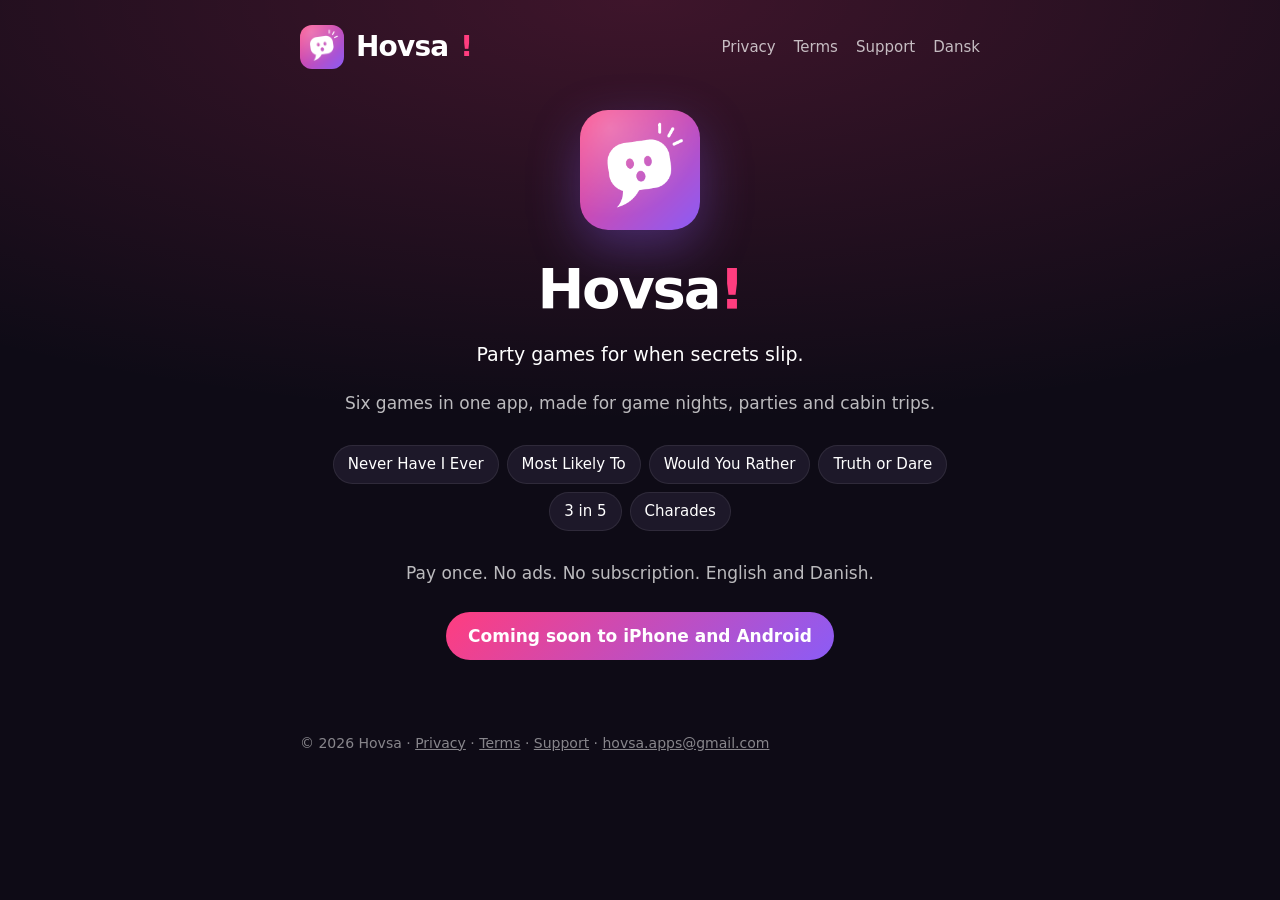
==== index.html @ d3d3d42f "Add privacy policy, terms and support pages in English and Danish" ====
<!doctype html>
<html lang="en">
  <head>
    <meta charset="utf-8" />
    <meta name="viewport" content="width=device-width, initial-scale=1" />
    <title>Hovsa! Party games</title>
    <meta name="description" content="Party games for when secrets slip. Six games in one app for iPhone and Android." />
    <link rel="icon" href="icon.png" />
    <link rel="stylesheet" href="styles.css" />
  </head>
  <body>
    <header>
      <a class="brand" href="index.html"><img src="icon.png" alt="" />Hovsa<span class="bang">!</span></a>
      <nav>
        <a href="privacy.html">Privacy</a>
        <a href="terms.html">Terms</a>
        <a href="support.html">Support</a>
        <a href="da/index.html" lang="da" hreflang="da">Dansk</a>
      </nav>
    </header>
    <main>
      <section class="hero">
        <img src="icon.png" alt="The Hovsa app icon: a surprised speech bubble" />
        <h1>Hovsa<span class="bang">!</span></h1>
        <p class="lead">Party games for when secrets slip.</p>
        <p>Six games in one app, made for game nights, parties and cabin trips.</p>
        <ul class="games">
          <li>Never Have I Ever</li>
          <li>Most Likely To</li>
          <li>Would You Rather</li>
          <li>Truth or Dare</li>
          <li>3 in 5</li>
          <li>Charades</li>
        </ul>
        <p>Pay once. No ads. No subscription. English and Danish.</p>
        <span class="soon">Coming soon to iPhone and Android</span>
      </section>
    </main>
    <footer>
      © 2026 Hovsa · <a href="privacy.html">Privacy</a> · <a href="terms.html">Terms</a> ·
      <a href="support.html">Support</a> · <a href="mailto:hovsa.apps@gmail.com">hovsa.apps@gmail.com</a>
    </footer>
  </body>
</html>
---- styles.css ----
:root {
  color-scheme: dark;
  --bg: #0e0b16;
  --surface: #1d1829;
  --border: rgba(255, 255, 255, 0.08);
  --text: #ffffff;
  --muted: rgba(255, 255, 255, 0.72);
  --faint: rgba(255, 255, 255, 0.5);
  --pink: #ff3d7f;
  --violet: #8b5cf6;
}

* {
  box-sizing: border-box;
}

html {
  -webkit-text-size-adjust: 100%;
}

body {
  margin: 0;
  min-height: 100vh;
  background: radial-gradient(ellipse 90% 420px at 50% 0, rgba(255, 61, 127, 0.2), transparent) no-repeat, var(--bg);
  color: var(--text);
  font: 17px/1.65 system-ui, -apple-system, 'Segoe UI', Roboto, 'Helvetica Neue', Arial, sans-serif;
}

header,
main,
footer {
  max-width: 720px;
  margin: 0 auto;
  padding: 0 20px;
}

header {
  display: flex;
  flex-wrap: wrap;
  align-items: center;
  justify-content: space-between;
  gap: 12px;
  padding-top: 24px;
}

.brand {
  display: flex;
  align-items: center;
  gap: 12px;
  color: var(--text);
  font-size: 28px;
  font-weight: 800;
  letter-spacing: -0.03em;
  text-decoration: none;
}

.brand img {
  width: 44px;
  height: 44px;
  border-radius: 12px;
}

.bang {
  color: var(--pink);
}

nav {
  display: flex;
  flex-wrap: wrap;
  gap: 4px 18px;
  font-size: 15px;
}

nav a {
  color: var(--muted);
  text-decoration: none;
}

nav a:hover,
nav a[aria-current='page'] {
  color: var(--text);
}

h1 {
  margin: 48px 0 6px;
  font-size: 40px;
  line-height: 1.1;
  letter-spacing: -0.02em;
}

h2 {
  margin: 36px 0 6px;
  font-size: 21px;
  line-height: 1.3;
}

p,
li {
  color: var(--muted);
}

strong {
  color: var(--text);
}

a {
  color: var(--pink);
}

ul {
  padding-left: 22px;
}

li + li {
  margin-top: 6px;
}

.updated {
  margin: 0;
  color: var(--faint);
  font-size: 14px;
}

.lead {
  color: var(--text);
  font-size: 19px;
}

.card {
  margin: 24px 0;
  padding: 18px 22px;
  border: 1px solid var(--border);
  border-radius: 20px;
  background: var(--surface);
}

.card p {
  margin: 0;
}

.hero {
  padding: 40px 0 16px;
  text-align: center;
}

.hero img {
  width: 120px;
  height: 120px;
  border-radius: 28px;
  box-shadow: 0 18px 50px rgba(139, 92, 246, 0.35);
}

.hero h1 {
  margin: 20px 0 4px;
  font-size: 56px;
  letter-spacing: -0.04em;
}

.games {
  display: flex;
  flex-wrap: wrap;
  justify-content: center;
  gap: 8px;
  margin: 28px 0;
  padding: 0;
  list-style: none;
}

.games li {
  margin: 0;
  padding: 6px 14px;
  border: 1px solid var(--border);
  border-radius: 999px;
  background: var(--surface);
  color: var(--text);
  font-size: 15px;
}

.soon {
  display: inline-block;
  margin-top: 8px;
  padding: 10px 22px;
  border-radius: 999px;
  background: linear-gradient(135deg, var(--pink), var(--violet));
  color: var(--text);
  font-weight: 700;
}

footer {
  padding-top: 56px;
  padding-bottom: 40px;
  color: var(--faint);
  font-size: 14px;
}

footer a {
  color: var(--faint);
}

mark {
  padding: 0 4px;
  border-radius: 4px;
  background: #fbbf24;
  color: #1a1024;
}

@media (max-width: 480px) {
  h1 {
    font-size: 32px;
  }

  .hero h1 {
    font-size: 44px;
  }
}
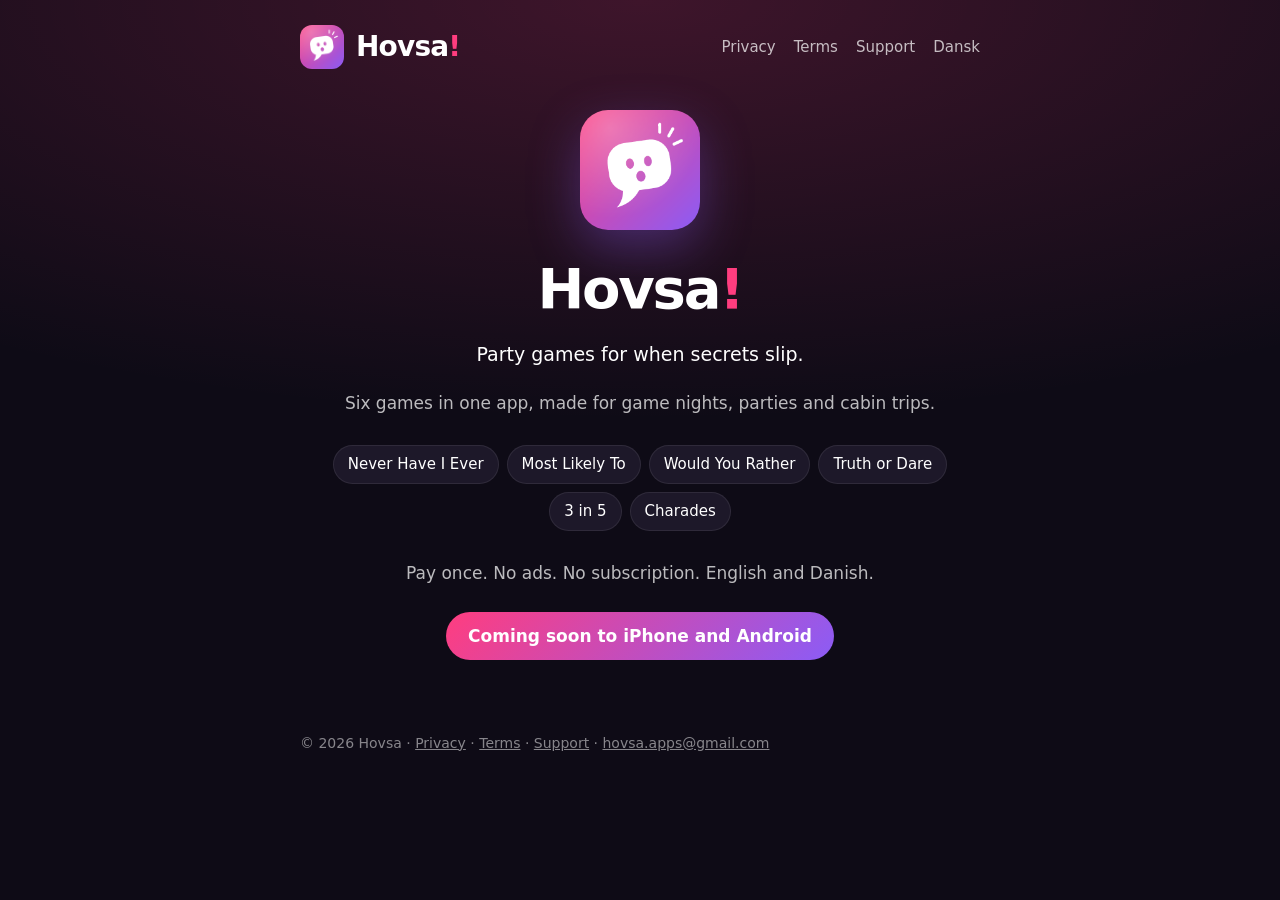
==== commit 3b6189f1: "Keep the logo's exclamation mark next to the word" ====
--- a/index.html
+++ b/index.html
@@ -10,7 +10,7 @@
   </head>
   <body>
     <header>
-      <a class="brand" href="index.html"><img src="icon.png" alt="" />Hovsa<span class="bang">!</span></a>
+      <a class="brand" href="index.html"><img src="icon.png" alt="" /><span>Hovsa<span class="bang">!</span></span></a>
       <nav>
         <a href="privacy.html">Privacy</a>
         <a href="terms.html">Terms</a>
